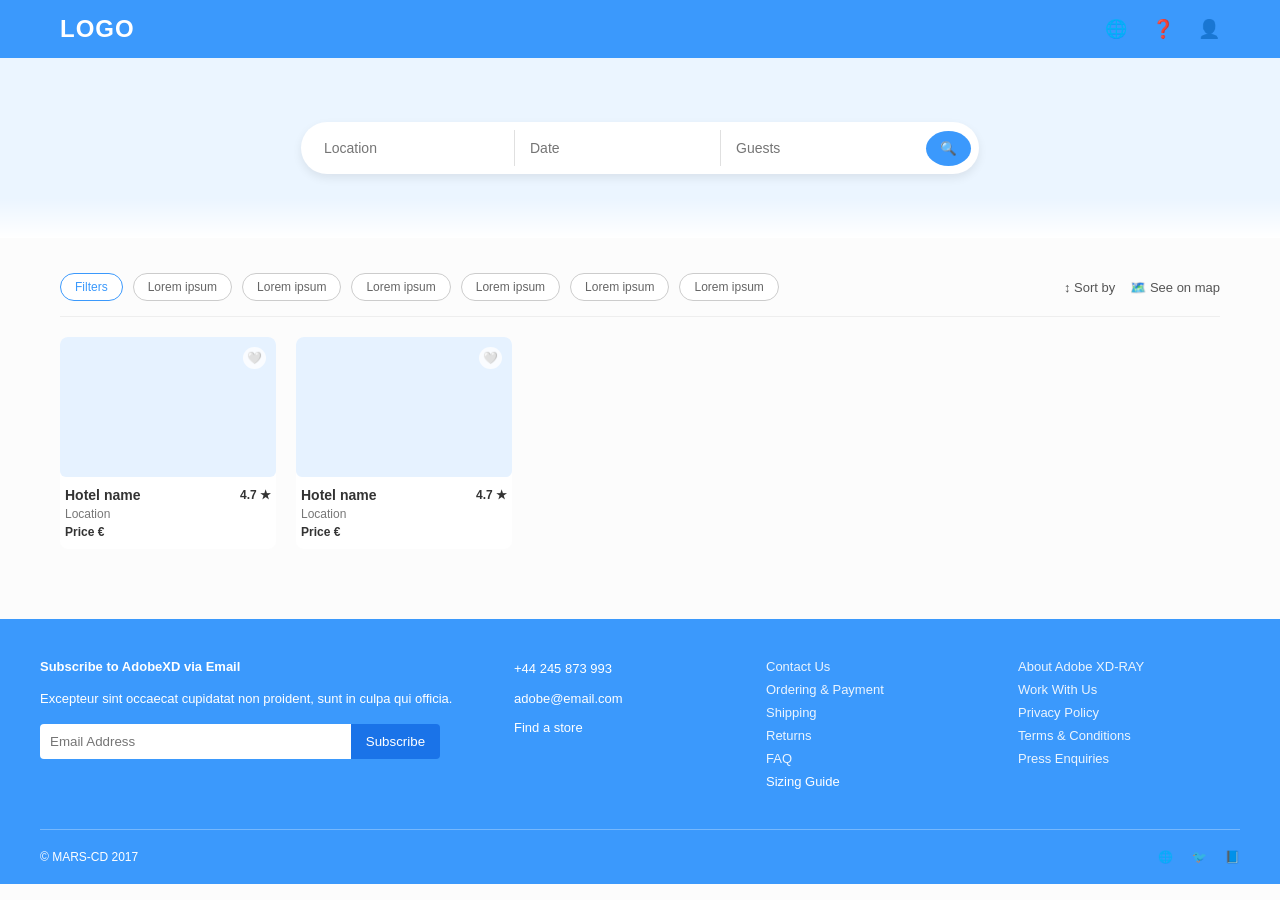
==== index.html @ 4958a918 "homepage sem filtros" ====
<!DOCTYPE html>
<html lang="pt">
<head>
    <meta charset="UTF-8">
    <meta name="viewport" content="width=device-width, initial-scale=1.0">
    <title>Homepage - Reserva de Hotéis</title>
    <link rel="stylesheet" href="styles/style.css">
</head>
<body>

    <header class="main-header">
        <div class="header-container">
            <div class="logo">LOGO</div>
            <nav class="header-nav">
                <a href="#" class="nav-icon">🌐</a>
                <a href="#" class="nav-icon">❓</a>
                <a href="#" class="nav-icon profile-icon">👤</a>
            </nav>
        </div>
        
        <div class="hero-section">
            <div class="search-bar">
                <input type="text" placeholder="Location" class="search-input">
                <input type="text" placeholder="Date" class="search-input">
                <input type="text" placeholder="Guests" class="search-input">
                <button class="search-btn">🔍</button>
            </div>
        </div>
    </header>

    <main class="content-container">
        
        <section class="filters-section">
            <div class="filters-scroll">
                <button class="filter-btn active">Filters</button>
                <button class="filter-btn">Lorem ipsum</button>
                <button class="filter-btn">Lorem ipsum</button>
                <button class="filter-btn">Lorem ipsum</button>
                <button class="filter-btn">Lorem ipsum</button>
                <button class="filter-btn">Lorem ipsum</button>
                <button class="filter-btn">Lorem ipsum</button>
            </div>
            <div class="sort-actions">
                <span>↕️ Sort by</span>
                <span>🗺️ See on map</span>
            </div>
        </section>

        <section class="hotel-grid">
            <article class="hotel-card">
                <div class="card-image-placeholder">
                    <span class="favorite-icon">🤍</span>
                </div>
                <div class="card-info">
                    <div class="card-header">
                        <h3>Hotel name</h3>
                        <span class="rating">4.7 ★</span>
                    </div>
                    <p class="location">Location</p>
                    <p class="price">Price €</p>
                </div>
            </article>

            <article class="hotel-card">
                <div class="card-image-placeholder">
                    <span class="favorite-icon">🤍</span>
                </div>
                <div class="card-info">
                    <div class="card-header">
                        <h3>Hotel name</h3>
                        <span class="rating">4.7 ★</span>
                    </div>
                    <p class="location">Location</p>
                    <p class="price">Price €</p>
                </div>
            </article>

            </section>
    </main>

    <footer class="main-footer">
        <div class="footer-container">
            <div class="footer-column newsletter">
                <h4>Subscribe to AdobeXD via Email</h4>
                <p>Excepteur sint occaecat cupidatat non proident, sunt in culpa qui officia.</p>
                <div class="newsletter-form">
                    <input type="email" placeholder="Email Address">
                    <button>Subscribe</button>
                </div>
            </div>
            <div class="footer-column">
                <p>+44 245 873 993</p>
                <p>adobe@email.com</p>
                <p>Find a store</p>
            </div>
            <div class="footer-column">
                <a href="#">Contact Us</a>
                <a href="#">Ordering & Payment</a>
                <a href="#">Shipping</a>
                <a href="#">Returns</a>
                <a href="#">FAQ</a>
            </a href="#">Sizing Guide</a>
            </div>
            <div class="footer-column">
                <a href="#">About Adobe XD-RAY</a>
                <a href="#">Work With Us</a>
                <a href="#">Privacy Policy</a>
                <a href="#">Terms & Conditions</a>
                <a href="#">Press Enquiries</a>
            </div>
        </div>
        <div class="footer-bottom">
            <p>© MARS-CD 2017</p>
            <div class="social-icons">
                <span>🌐</span> <span>🐦</span> <span>📘</span>
            </div>
        </div>
    </footer>

</body>
</html>
---- styles/style.css ----
* {
    margin: 0;
    padding: 0;
    box-sizing: border-box;
    font-family: 'Segoe UI', Tahoma, Geneva, Verdana, sans-serif;
}

body {
    background-color: #fcfcfc;
    color: #333;
}

.main-header {
    background-color: #3b99fc; 
    color: white;
}

.header-container {
    max-width: 1200px;
    margin: 0 auto;
    padding: 15px 20px;
    display: flex;
    justify-content: space-between;
    align-items: center;
}

.logo {
    font-size: 24px;
    font-weight: bold;
    letter-spacing: 1px;
}

.header-nav .nav-icon {
    color: white;
    text-decoration: none;
    margin-left: 20px;
    font-size: 18px;
}


.header-nav .nav-icon:hover {
    opacity: 0.8;
}

.hero-section {
    background-color: #ebf5ff;
    height: 180px;
    display: flex;
    justify-content: center;
    align-items: center;
    position: relative;
}

.hero-section::before {
    content: "";
    position: absolute;
    bottom: 0;
    width: 100%;
    height: 40px;
    background: linear-gradient(transparent, #ffffff);
}

.search-bar {
    background: white;
    padding: 8px;
    border-radius: 30px;
    box-shadow: 0 4px 10px rgba(0, 0, 0, 0.08);
    display: flex;
    align-items: center;
    z-index: 1;
}

.search-input {
    border: none;
    outline: none;
    padding: 10px 15px;
    border-right: 1px solid #e0e0e0;
    font-size: 14px;
}

.search-input:nth-child(3) {
    border-right: none;
}

.search-btn {
    background-color: #3b99fc;
    border: none;
    color: white;
    padding: 10px 14px;
    border-radius: 50%;
    cursor: pointer;
}


.content-container {
    max-width: 1200px;
    margin: 0 auto;
    padding: 20px;
}

.filters-section {
    display: flex;
    justify-content: space-between;
    align-items: center;
    padding: 15px 0;
    border-bottom: 1px solid #eee;
    margin-bottom: 20px;
}

.filters-scroll {
    display: flex;
    gap: 10px;
    overflow-x: auto;
}

.filter-btn {
    background: white;
    border: 1px solid #ccc;
    padding: 6px 14px;
    border-radius: 20px;
    font-size: 12px;
    color: #666;
    cursor: pointer;
    white-space: nowrap;
}

.filter-btn:hover, .filter-btn.active {
    border-color: #3b99fc;
    color: #3b99fc;
}

.sort-actions {
    display: flex;
    gap: 15px;
    font-size: 13px;
    color: #555;
    white-space: nowrap;
}


.hotel-grid {
    display: grid;
    grid-template-columns: repeat(auto-fill, minmax(180px, 1fr));
    gap: 20px;
}

.hotel-card {
    background: white;
    border-radius: 8px;
    overflow: hidden;
    transition: transform 0.2s;
    cursor: pointer;
}

.hotel-card:hover {
    transform: translateY(-4px);
}

.card-image-placeholder {
    background-color: #e6f2ff;
    height: 140px;
    position: relative;
    border-radius: 6px;
}

.favorite-icon {
    position: absolute;
    top: 10px;
    right: 10px;
    background: rgba(255, 255, 255, 0.8);
    padding: 4px;
    border-radius: 50%;
    font-size: 12px;
}

.card-info {
    padding: 10px 5px;
}

.card-header {
    display: flex;
    justify-content: space-between;
    align-items: center;
}

.card-header h3 {
    font-size: 14px;
    font-weight: 600;
}

.rating {
    font-size: 12px;
    font-weight: bold;
}

.location, .price {
    font-size: 12px;
    color: #777;
    margin-top: 4px;
}

.price {
    font-weight: bold;
    color: #333;
}

.main-footer {
    background-color: #3b99fc;
    color: white;
    margin-top: 50px;
    padding: 40px 20px 20px 20px;
}

.footer-container {
    max-width: 1200px;
    margin: 0 auto;
    display: grid;
    grid-template-columns: 2fr repeat(3, 1fr);
    gap: 30px;
    font-size: 13px;
}

.footer-column h4 {
    margin-bottom: 15px;
}

.footer-column p {
    margin-bottom: 10px;
    line-height: 1.5;
}

.footer-column a {
    color: white;
    text-decoration: none;
    display: block;
    margin-bottom: 8px;
    opacity: 0.9;
}

.footer-column a:hover {
    text-decoration: underline;
}

.newsletter-form {
    display: flex;
    margin-top: 15px;
}

.newsletter-form input {
    padding: 10px;
    border: none;
    border-radius: 4px 0 0 4px;
    outline: none;
    width: 70%;
}

.newsletter-form button {
    background-color: #1a73e8;
    color: white;
    border: none;
    padding: 10px 15px;
    border-radius: 0 4px 4px 0;
    cursor: pointer;
}

.footer-bottom {
    max-width: 1200px;
    margin: 40px auto 0 auto;
    padding-top: 20px;
    border-top: 1px solid rgba(255, 255, 255, 0.3);
    display: flex;
    justify-content: space-between;
    font-size: 12px;
}

.social-icons span {
    margin-left: 15px;
    cursor: pointer;
}
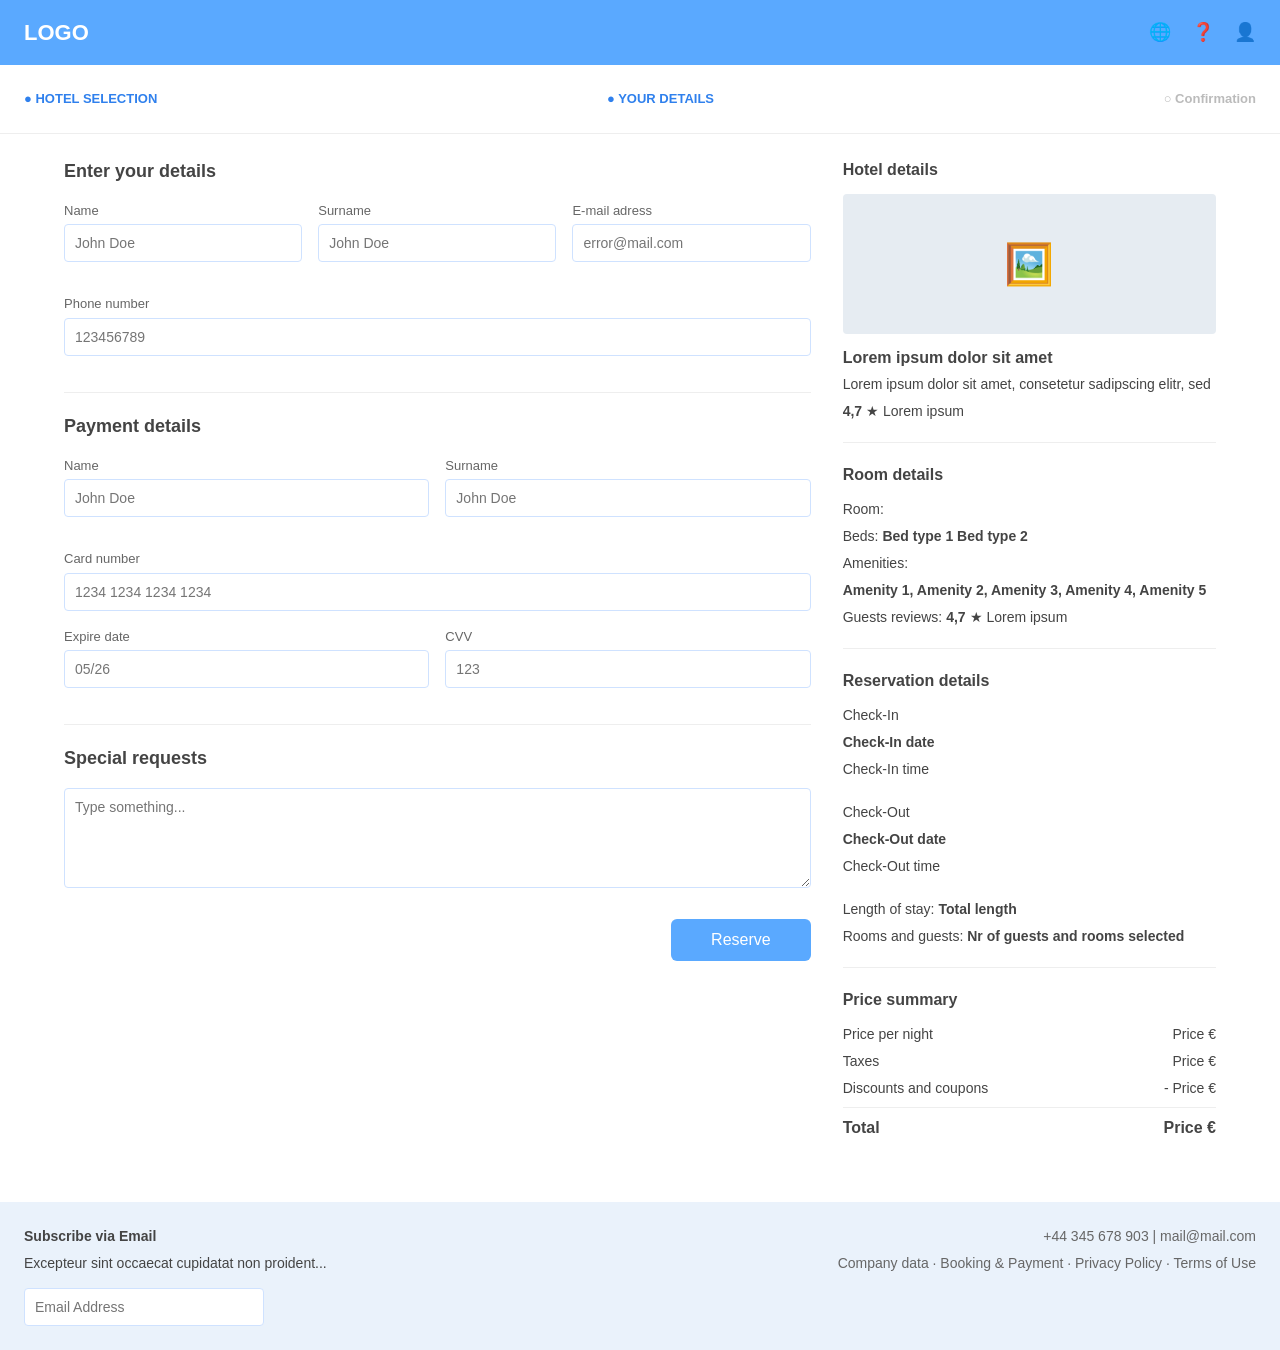
==== commit 8321da54: "hotel booking" ====
--- a/index.html
+++ b/index.html
@@ -1,121 +1,146 @@
 <!DOCTYPE html>
 <html lang="pt">
 <head>
-    <meta charset="UTF-8">
-    <meta name="viewport" content="width=device-width, initial-scale=1.0">
-    <title>Homepage - Reserva de Hotéis</title>
-    <link rel="stylesheet" href="styles/style.css">
+  <meta charset="UTF-8">
+  <meta name="viewport" content="width=device-width, initial-scale=1.0">
+  <title>Reserva - Your Details</title>
+  <link rel="stylesheet" href="styles.css">
 </head>
 <body>
 
-    <header class="main-header">
-        <div class="header-container">
-            <div class="logo">LOGO</div>
-            <nav class="header-nav">
-                <a href="#" class="nav-icon">🌐</a>
-                <a href="#" class="nav-icon">❓</a>
-                <a href="#" class="nav-icon profile-icon">👤</a>
-            </nav>
+  <header class="header">
+    <h1 class="logo">LOGO</h1>
+    <div class="icons">
+      <span>🌐</span>
+      <span>❓</span>
+      <span>👤</span>
+    </div>
+  </header>
+
+  <div class="steps">
+    <div class="step done">● <span>HOTEL SELECTION</span></div>
+    <div class="step done">● <span>YOUR DETAILS</span></div>
+    <div class="step">○ <span>Confirmation</span></div>
+  </div>
+
+  <main class="container">
+
+    <section class="left">
+
+      <h2>Enter your details</h2>
+      <div class="row">
+        <div class="field">
+          <label>Name</label>
+          <input type="text" placeholder="John Doe">
         </div>
-        
-        <div class="hero-section">
-            <div class="search-bar">
-                <input type="text" placeholder="Location" class="search-input">
-                <input type="text" placeholder="Date" class="search-input">
-                <input type="text" placeholder="Guests" class="search-input">
-                <button class="search-btn">🔍</button>
-            </div>
+        <div class="field">
+          <label>Surname</label>
+          <input type="text" placeholder="John Doe">
         </div>
-    </header>
+        <div class="field">
+          <label>E-mail adress</label>
+          <input type="email" placeholder="error@mail.com">
+        </div>
+        <div class="field">
+          <label>Phone number</label>
+          <input type="tel" placeholder="123456789">
+        </div>
+      </div>
 
-    <main class="content-container">
-        
-        <section class="filters-section">
-            <div class="filters-scroll">
-                <button class="filter-btn active">Filters</button>
-                <button class="filter-btn">Lorem ipsum</button>
-                <button class="filter-btn">Lorem ipsum</button>
-                <button class="filter-btn">Lorem ipsum</button>
-                <button class="filter-btn">Lorem ipsum</button>
-                <button class="filter-btn">Lorem ipsum</button>
-                <button class="filter-btn">Lorem ipsum</button>
-            </div>
-            <div class="sort-actions">
-                <span>↕️ Sort by</span>
-                <span>🗺️ See on map</span>
-            </div>
-        </section>
+      <hr>
 
-        <section class="hotel-grid">
-            <article class="hotel-card">
-                <div class="card-image-placeholder">
-                    <span class="favorite-icon">🤍</span>
-                </div>
-                <div class="card-info">
-                    <div class="card-header">
-                        <h3>Hotel name</h3>
-                        <span class="rating">4.7 ★</span>
-                    </div>
-                    <p class="location">Location</p>
-                    <p class="price">Price €</p>
-                </div>
-            </article>
+      <h2>Payment details</h2>
+      <div class="row">
+        <div class="field">
+          <label>Name</label>
+          <input type="text" placeholder="John Doe">
+        </div>
+        <div class="field">
+          <label>Surname</label>
+          <input type="text" placeholder="John Doe">
+        </div>
+      </div>
+      <div class="field">
+        <label>Card number</label>
+        <input type="text" placeholder="1234 1234 1234 1234">
+      </div>
+      <div class="row">
+        <div class="field">
+          <label>Expire date</label>
+          <input type="text" placeholder="05/26">
+        </div>
+        <div class="field">
+          <label>CVV</label>
+          <input type="text" placeholder="123">
+        </div>
+      </div>
 
-            <article class="hotel-card">
-                <div class="card-image-placeholder">
-                    <span class="favorite-icon">🤍</span>
-                </div>
-                <div class="card-info">
-                    <div class="card-header">
-                        <h3>Hotel name</h3>
-                        <span class="rating">4.7 ★</span>
-                    </div>
-                    <p class="location">Location</p>
-                    <p class="price">Price €</p>
-                </div>
-            </article>
+      <hr>
 
-            </section>
-    </main>
+      <h2>Special requests</h2>
+      <textarea placeholder="Type something..."></textarea>
 
-    <footer class="main-footer">
-        <div class="footer-container">
-            <div class="footer-column newsletter">
-                <h4>Subscribe to AdobeXD via Email</h4>
-                <p>Excepteur sint occaecat cupidatat non proident, sunt in culpa qui officia.</p>
-                <div class="newsletter-form">
-                    <input type="email" placeholder="Email Address">
-                    <button>Subscribe</button>
-                </div>
-            </div>
-            <div class="footer-column">
-                <p>+44 245 873 993</p>
-                <p>adobe@email.com</p>
-                <p>Find a store</p>
-            </div>
-            <div class="footer-column">
-                <a href="#">Contact Us</a>
-                <a href="#">Ordering & Payment</a>
-                <a href="#">Shipping</a>
-                <a href="#">Returns</a>
-                <a href="#">FAQ</a>
-            </a href="#">Sizing Guide</a>
-            </div>
-            <div class="footer-column">
-                <a href="#">About Adobe XD-RAY</a>
-                <a href="#">Work With Us</a>
-                <a href="#">Privacy Policy</a>
-                <a href="#">Terms & Conditions</a>
-                <a href="#">Press Enquiries</a>
-            </div>
+      <div class="actions">
+        <button>Reserve</button>
+      </div>
+    </section>
+
+    <aside class="right">
+      <h3>Hotel details</h3>
+      <div class="image-box">🖼️</div>
+      <h4>Lorem ipsum dolor sit amet</h4>
+      <p>Lorem ipsum dolor sit amet, consetetur sadipscing elitr, sed</p>
+      <p><strong>4,7</strong> ★ Lorem ipsum</p>
+
+      <hr>
+
+      <h3>Room details</h3>
+      <p>Room:</p>
+      <p>Beds: <strong>Bed type 1</strong> <strong>Bed type 2</strong></p>
+      <p>Amenities:</p>
+      <p><strong>Amenity 1, Amenity 2, Amenity 3, Amenity 4, Amenity 5</strong></p>
+      <p>Guests reviews: <strong>4,7</strong> ★ Lorem ipsum</p>
+
+      <hr>
+
+      <h3>Reservation details</h3>
+      <div class="row">
+        <div>
+          <p>Check-In</p>
+          <p><strong>Check-In date</strong></p>
+          <p>Check-In time</p>
         </div>
-        <div class="footer-bottom">
-            <p>© MARS-CD 2017</p>
-            <div class="social-icons">
-                <span>🌐</span> <span>🐦</span> <span>📘</span>
-            </div>
+        <div>
+          <p>Check-Out</p>
+          <p><strong>Check-Out date</strong></p>
+          <p>Check-Out time</p>
         </div>
-    </footer>
+      </div>
+      <p>Length of stay: <strong>Total length</strong></p>
+      <p>Rooms and guests: <strong>Nr of guests and rooms selected</strong></p>
+
+      <hr>
+
+      <h3>Price summary</h3>
+      <p class="price-row"><span>Price per night</span><span>Price €</span></p>
+      <p class="price-row"><span>Taxes</span><span>Price €</span></p>
+      <p class="price-row"><span>Discounts and coupons</span><span>- Price €</span></p>
+      <p class="price-row total"><strong>Total</strong><strong>Price €</strong></p>
+    </aside>
+
+  </main>
+
+  <footer class="footer">
+    <div>
+      <p><strong>Subscribe via Email</strong></p>
+      <p>Excepteur sint occaecat cupidatat non proident...</p>
+      <input type="email" placeholder="Email Address">
+    </div>
+    <div class="footer-info">
+      <p>+44 345 678 903 | mail@mail.com</p>
+      <p>Company data · Booking & Payment · Privacy Policy · Terms of Use</p>
+    </div>
+  </footer>
 
 </body>
-</html>+</html>
--- a/styles.css
+++ b/styles.css
@@ -0,0 +1,141 @@
+/* Reset */
+* { box-sizing: border-box; margin: 0; padding: 0; }
+
+body {
+  font-family: Arial, sans-serif;
+  color: #444;
+  line-height: 1.5;
+}
+
+/* Header */
+.header {
+  background: #5aa9ff;
+  color: white;
+  padding: 16px 24px;
+  display: flex;
+  justify-content: space-between;
+  align-items: center;
+}
+.logo { font-size: 22px; }
+.icons span { margin-left: 16px; font-size: 18px; }
+
+/* Steps */
+.steps {
+  display: flex;
+  justify-content: space-between;
+  padding: 24px;
+  border-bottom: 1px solid #eee;
+}
+.step { color: #bbb; font-size: 13px; font-weight: bold; }
+.step.done { color: #2f80ed; }
+
+/* Layout */
+.container {
+  display: flex;
+  flex-wrap: wrap;
+  gap: 32px;
+  padding: 24px;
+  max-width: 1200px;
+  margin: 0 auto;
+}
+.left { flex: 2; min-width: 300px; }
+.right { flex: 1; min-width: 280px; }
+
+/* Headings */
+h2 { margin-bottom: 16px; font-size: 18px; }
+h3 { margin-bottom: 12px; font-size: 16px; }
+h4 { margin: 12px 0 4px; }
+
+/* Forms */
+.row {
+  display: flex;
+  flex-wrap: wrap;
+  gap: 16px;
+  margin-bottom: 16px;
+}
+.row > .field, .row > div { flex: 1; min-width: 200px; }
+
+.field { margin-bottom: 16px; }
+.field label {
+  display: block;
+  font-size: 13px;
+  margin-bottom: 4px;
+  color: #666;
+}
+
+input, textarea {
+  width: 100%;
+  padding: 10px;
+  border: 1px solid #cfe2ff;
+  border-radius: 4px;
+  font-size: 14px;
+  color: #5aa9ff;
+  font-family: inherit;
+}
+textarea { min-height: 100px; resize: vertical; }
+
+/* Button */
+.actions {
+  text-align: right;
+  margin-top: 24px;
+}
+button {
+  background: #5aa9ff;
+  color: white;
+  border: none;
+  padding: 12px 40px;
+  border-radius: 6px;
+  font-size: 16px;
+  cursor: pointer;
+}
+button:hover { background: #2f80ed; }
+
+/* Right column */
+.image-box {
+  background: #e6ecf2;
+  height: 140px;
+  display: flex;
+  align-items: center;
+  justify-content: center;
+  font-size: 40px;
+  border-radius: 4px;
+  margin-bottom: 12px;
+}
+
+/* Misc */
+hr { border: none; border-top: 1px solid #eee; margin: 20px 0; }
+p { margin-bottom: 6px; font-size: 14px; }
+
+.price-row {
+  display: flex;
+  justify-content: space-between;
+}
+.price-row.total {
+  border-top: 1px solid #eee;
+  padding-top: 8px;
+  margin-top: 8px;
+  font-size: 16px;
+}
+
+/* Footer */
+.footer {
+  background: #eaf2fb;
+  padding: 24px;
+  display: flex;
+  flex-wrap: wrap;
+  gap: 24px;
+  justify-content: space-between;
+  margin-top: 32px;
+}
+.footer input {
+  margin-top: 8px;
+  max-width: 240px;
+  background: white;
+}
+.footer-info { text-align: right; font-size: 12px; color: #666; }
+
+/* Responsive */
+@media (max-width: 700px) {
+  .footer-info { text-align: left; }
+  .steps { flex-direction: column; gap: 8px; }
+}
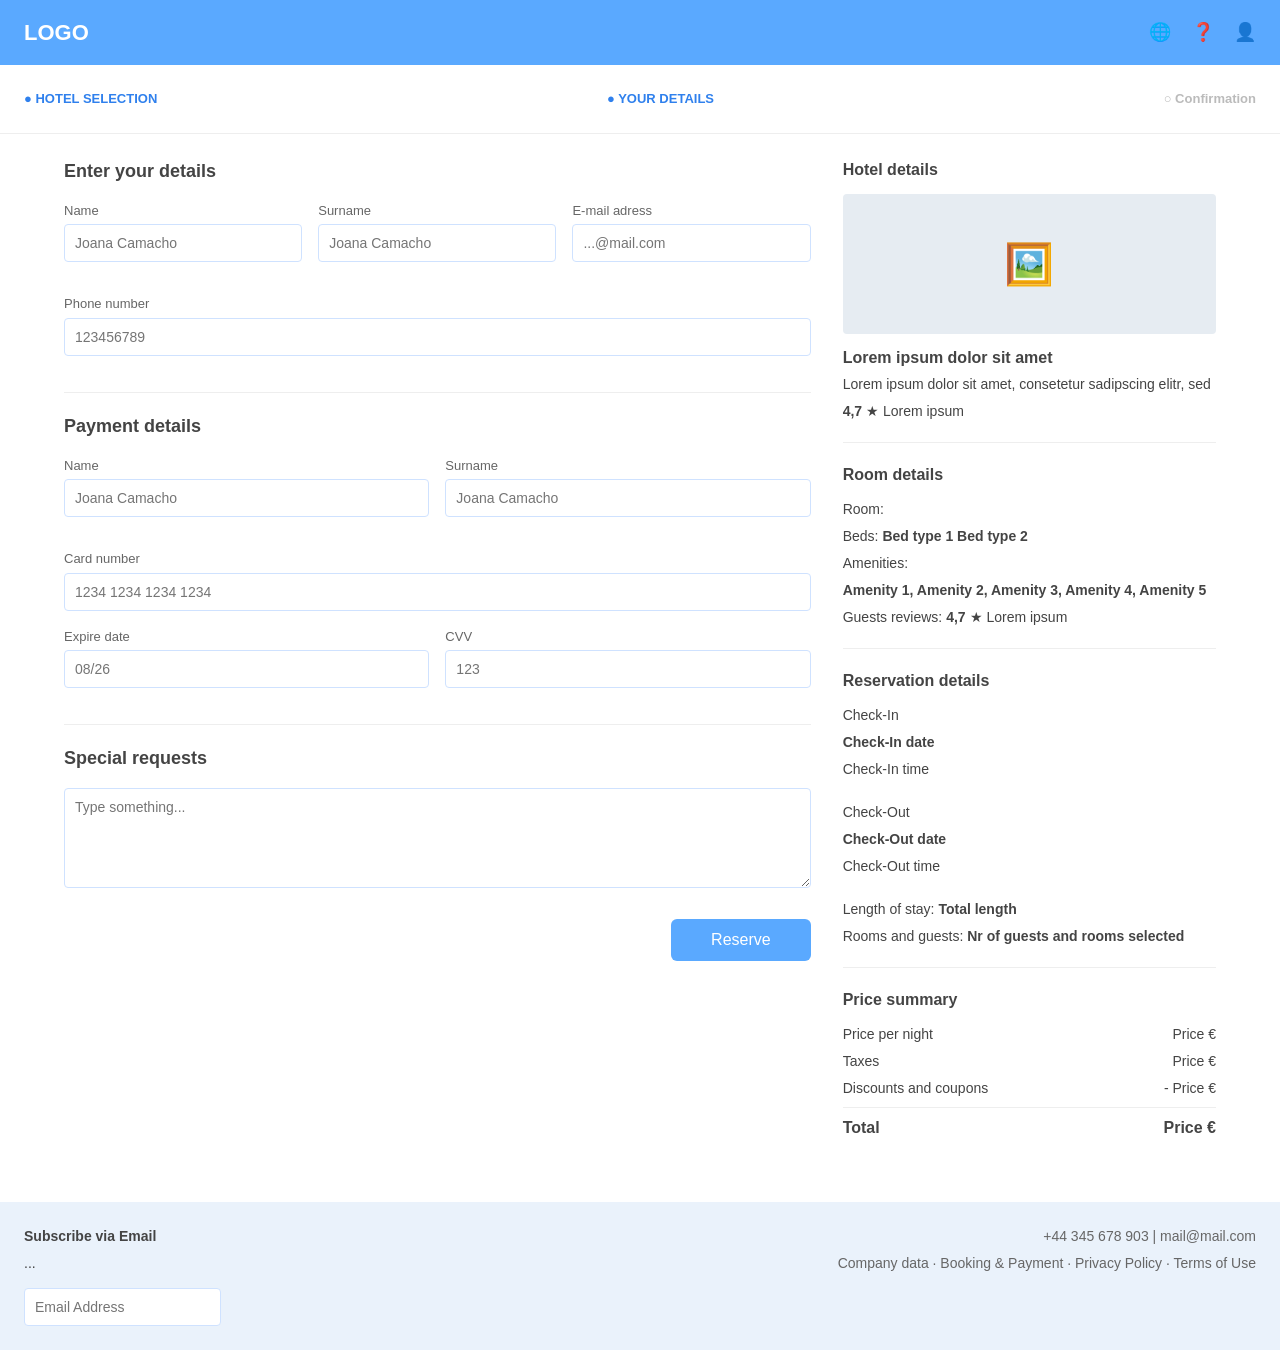
==== commit f9996899: "update" ====
--- a/index.html
+++ b/index.html
@@ -31,15 +31,15 @@
       <div class="row">
         <div class="field">
           <label>Name</label>
-          <input type="text" placeholder="John Doe">
+          <input type="text" placeholder="Joana Camacho">
         </div>
         <div class="field">
           <label>Surname</label>
-          <input type="text" placeholder="John Doe">
+          <input type="text" placeholder="Joana Camacho">
         </div>
         <div class="field">
           <label>E-mail adress</label>
-          <input type="email" placeholder="error@mail.com">
+          <input type="email" placeholder="...@mail.com">
         </div>
         <div class="field">
           <label>Phone number</label>
@@ -53,11 +53,11 @@
       <div class="row">
         <div class="field">
           <label>Name</label>
-          <input type="text" placeholder="John Doe">
+          <input type="text" placeholder="Joana Camacho">
         </div>
         <div class="field">
           <label>Surname</label>
-          <input type="text" placeholder="John Doe">
+          <input type="text" placeholder="Joana Camacho">
         </div>
       </div>
       <div class="field">
@@ -67,7 +67,7 @@
       <div class="row">
         <div class="field">
           <label>Expire date</label>
-          <input type="text" placeholder="05/26">
+          <input type="text" placeholder="08/26">
         </div>
         <div class="field">
           <label>CVV</label>
@@ -133,7 +133,7 @@
   <footer class="footer">
     <div>
       <p><strong>Subscribe via Email</strong></p>
-      <p>Excepteur sint occaecat cupidatat non proident...</p>
+      <p>...</p>
       <input type="email" placeholder="Email Address">
     </div>
     <div class="footer-info">
